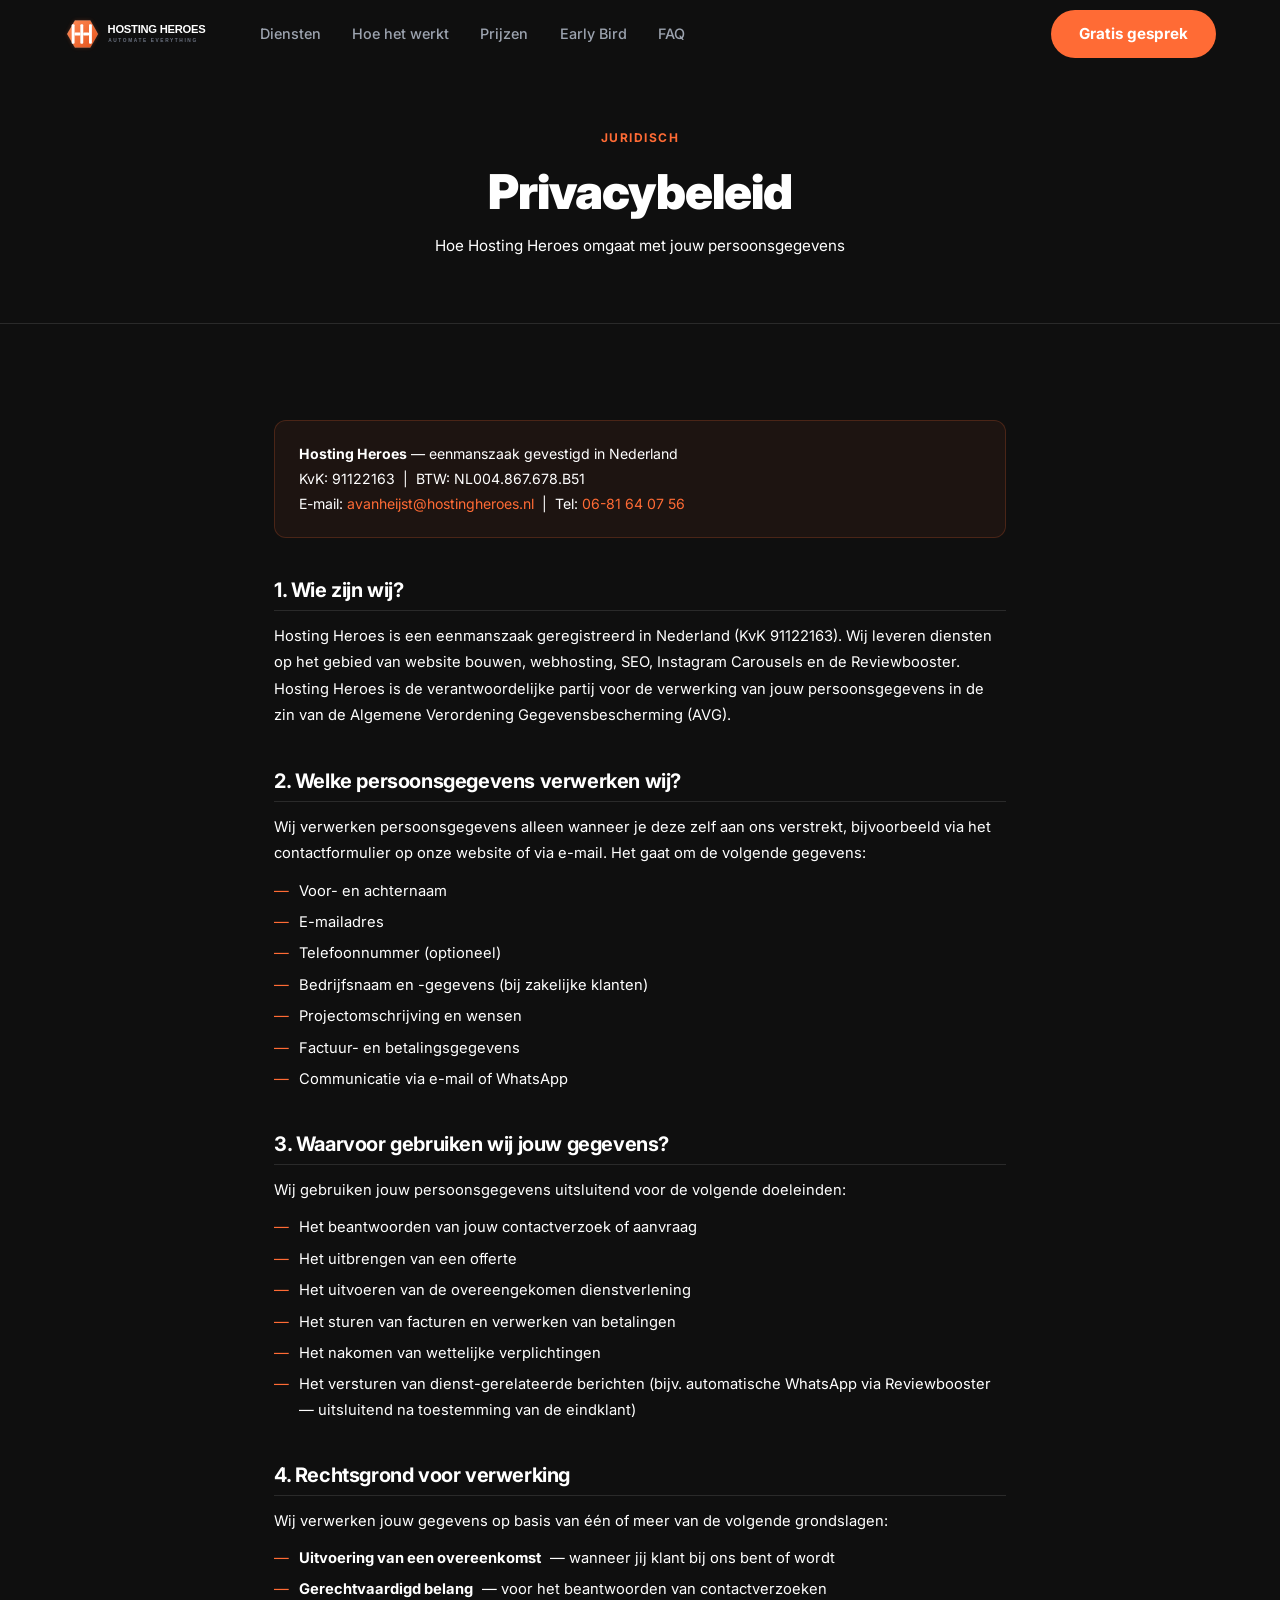
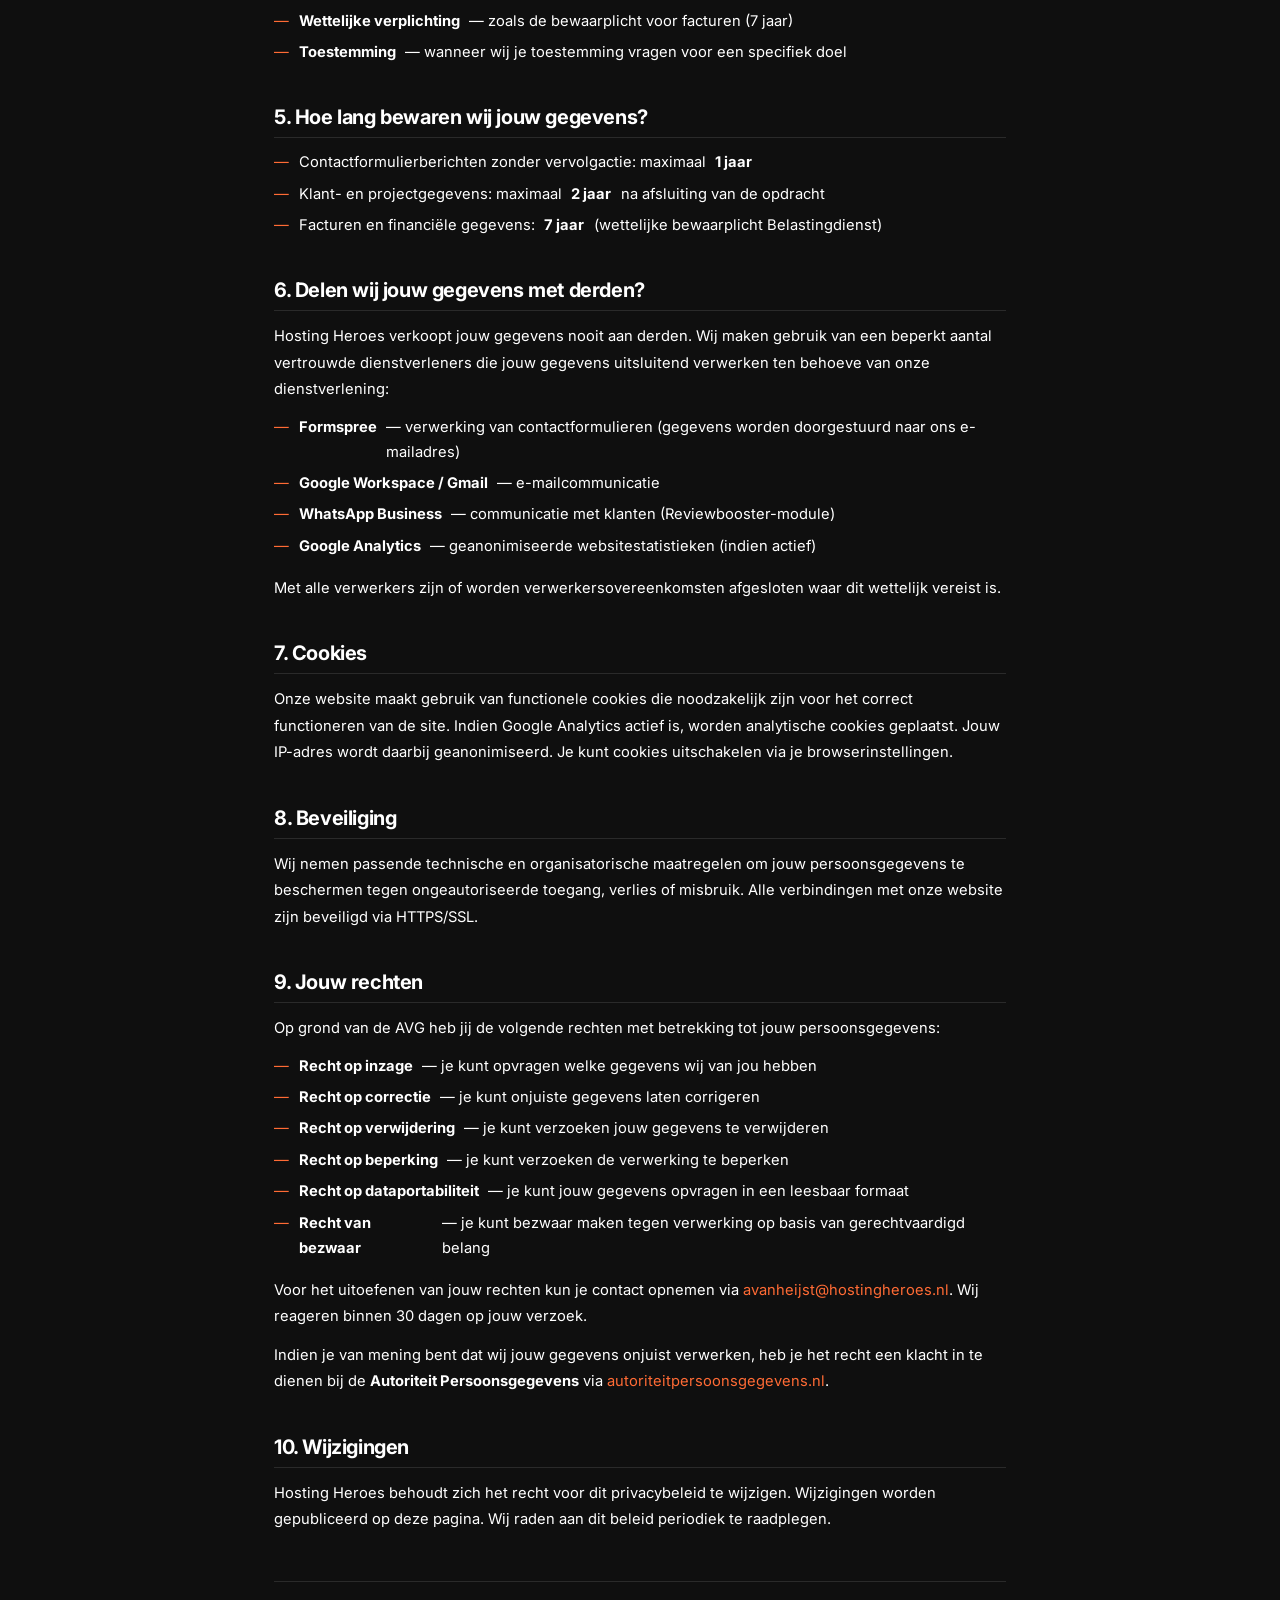
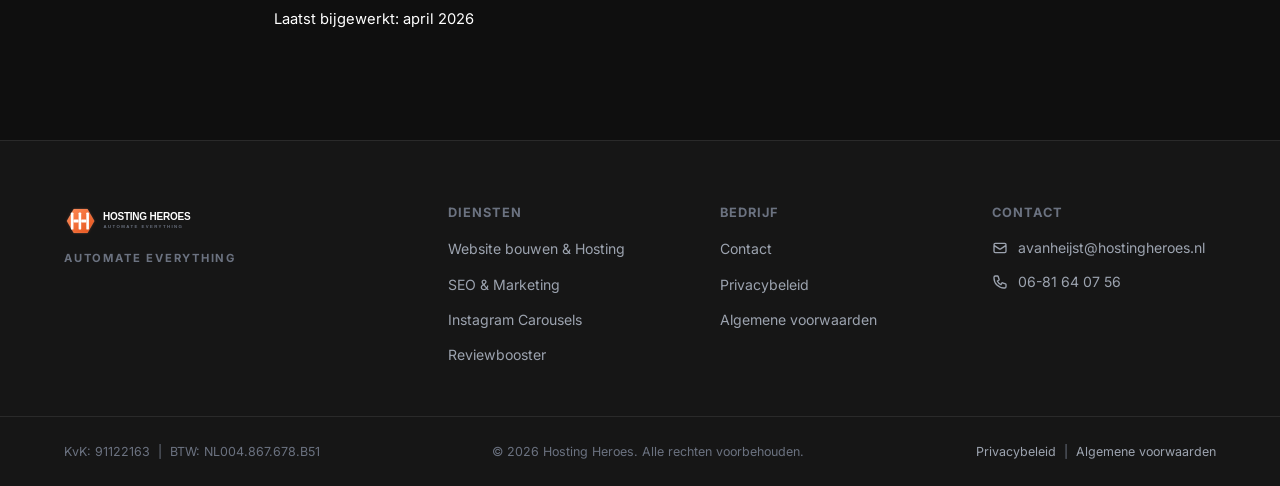
==== privacy.html @ 3498af11 "Add privacy policy and terms & conditions pages in HH brand style Co-Authored-By: Claude Sonnet 4.6 " ====
<!DOCTYPE html>
<html lang="nl">
<head>
  <meta charset="UTF-8">
  <meta name="viewport" content="width=device-width, initial-scale=1.0">
  <meta name="robots" content="noindex, follow">
  <title>Privacybeleid | Hosting Heroes</title>
  <link rel="preconnect" href="https://fonts.googleapis.com">
  <link rel="preconnect" href="https://fonts.gstatic.com" crossorigin>
  <link href="https://fonts.googleapis.com/css2?family=Inter:wght@400;500;600;700;800;900&display=swap" rel="stylesheet">
  <link rel="stylesheet" href="style.css">
  <link rel="icon" href="assets/favicon.svg" type="image/svg+xml">
  <style>
    .legal-hero {
      padding: 8rem 0 4rem;
      text-align: center;
      border-bottom: 1px solid var(--color-border);
    }
    .legal-hero .section-label { margin: 0 auto 1rem; }
    .legal-hero h1 {
      font-size: clamp(2rem, 5vw, 3rem);
      font-weight: 900;
      color: var(--color-text);
      margin-bottom: 0.75rem;
    }
    .legal-hero p {
      color: var(--color-muted);
      font-size: 0.95rem;
    }
    .legal-body {
      max-width: 780px;
      margin: 0 auto;
      padding: 4rem 1.5rem 6rem;
    }
    .legal-body h2 {
      font-size: 1.25rem;
      font-weight: 700;
      color: var(--color-text);
      margin: 2.5rem 0 0.75rem;
      padding-bottom: 0.5rem;
      border-bottom: 1px solid var(--color-border);
    }
    .legal-body h2:first-child { margin-top: 0; }
    .legal-body p {
      color: var(--color-muted);
      font-size: 0.92rem;
      line-height: 1.8;
      margin-bottom: 0.75rem;
    }
    .legal-body ul {
      list-style: none;
      padding: 0;
      margin: 0.5rem 0 1rem;
    }
    .legal-body ul li {
      display: flex;
      gap: 0.6rem;
      align-items: flex-start;
      color: var(--color-muted);
      font-size: 0.92rem;
      line-height: 1.7;
      margin-bottom: 0.4rem;
    }
    .legal-body ul li::before {
      content: "—";
      color: var(--color-accent);
      flex-shrink: 0;
    }
    .legal-body strong { color: var(--color-text); }
    .legal-body a { color: var(--color-accent); }
    .legal-info-box {
      background: rgba(255,107,53,0.06);
      border: 1px solid rgba(255,107,53,0.2);
      border-radius: var(--radius-md);
      padding: 1.25rem 1.5rem;
      margin: 2rem 0;
    }
    .legal-info-box p { margin: 0; font-size: 0.88rem; }
    .legal-updated {
      font-size: 0.8rem;
      color: var(--color-muted);
      margin-top: 3rem;
      padding-top: 1.5rem;
      border-top: 1px solid var(--color-border);
    }
  </style>
</head>
<body>

  <!-- NAVBAR -->
  <nav id="navbar">
    <div class="container navbar__inner">
      <a href="index.html" class="navbar__logo">
        <img src="assets/logo.svg" alt="Hosting Heroes" height="36">
      </a>
      <ul class="navbar__links" id="nav-links">
        <li><a href="index.html#diensten">Diensten</a></li>
        <li><a href="index.html#hoe-het-werkt">Hoe het werkt</a></li>
        <li><a href="index.html#pricing">Prijzen</a></li>
        <li><a href="index.html#portfolio">Early Bird</a></li>
        <li><a href="index.html#faq">FAQ</a></li>
      </ul>
      <a href="index.html#contact" class="btn-primary navbar__cta">Gratis gesprek</a>
      <button class="navbar__hamburger" id="hamburger" aria-label="Menu openen" aria-expanded="false">
        <span></span><span></span><span></span>
      </button>
    </div>
  </nav>

  <!-- HERO -->
  <div class="legal-hero">
    <div class="container">
      <div class="section-label">Juridisch</div>
      <h1>Privacybeleid</h1>
      <p>Hoe Hosting Heroes omgaat met jouw persoonsgegevens</p>
    </div>
  </div>

  <!-- CONTENT -->
  <div class="legal-body">

    <div class="legal-info-box">
      <p><strong>Hosting Heroes</strong> — eenmanszaak gevestigd in Nederland<br>
      KvK: 91122163 &nbsp;|&nbsp; BTW: NL004.867.678.B51<br>
      E-mail: <a href="mailto:avanheijst@hostingheroes.nl">avanheijst@hostingheroes.nl</a> &nbsp;|&nbsp; Tel: <a href="tel:+31681640756">06-81 64 07 56</a></p>
    </div>

    <h2>1. Wie zijn wij?</h2>
    <p>Hosting Heroes is een eenmanszaak geregistreerd in Nederland (KvK 91122163). Wij leveren diensten op het gebied van website bouwen, webhosting, SEO, Instagram Carousels en de Reviewbooster. Hosting Heroes is de verantwoordelijke partij voor de verwerking van jouw persoonsgegevens in de zin van de Algemene Verordening Gegevensbescherming (AVG).</p>

    <h2>2. Welke persoonsgegevens verwerken wij?</h2>
    <p>Wij verwerken persoonsgegevens alleen wanneer je deze zelf aan ons verstrekt, bijvoorbeeld via het contactformulier op onze website of via e-mail. Het gaat om de volgende gegevens:</p>
    <ul>
      <li>Voor- en achternaam</li>
      <li>E-mailadres</li>
      <li>Telefoonnummer (optioneel)</li>
      <li>Bedrijfsnaam en -gegevens (bij zakelijke klanten)</li>
      <li>Projectomschrijving en wensen</li>
      <li>Factuur- en betalingsgegevens</li>
      <li>Communicatie via e-mail of WhatsApp</li>
    </ul>

    <h2>3. Waarvoor gebruiken wij jouw gegevens?</h2>
    <p>Wij gebruiken jouw persoonsgegevens uitsluitend voor de volgende doeleinden:</p>
    <ul>
      <li>Het beantwoorden van jouw contactverzoek of aanvraag</li>
      <li>Het uitbrengen van een offerte</li>
      <li>Het uitvoeren van de overeengekomen dienstverlening</li>
      <li>Het sturen van facturen en verwerken van betalingen</li>
      <li>Het nakomen van wettelijke verplichtingen</li>
      <li>Het versturen van dienst-gerelateerde berichten (bijv. automatische WhatsApp via Reviewbooster — uitsluitend na toestemming van de eindklant)</li>
    </ul>

    <h2>4. Rechtsgrond voor verwerking</h2>
    <p>Wij verwerken jouw gegevens op basis van één of meer van de volgende grondslagen:</p>
    <ul>
      <li><strong>Uitvoering van een overeenkomst</strong> — wanneer jij klant bij ons bent of wordt</li>
      <li><strong>Gerechtvaardigd belang</strong> — voor het beantwoorden van contactverzoeken</li>
      <li><strong>Wettelijke verplichting</strong> — zoals de bewaarplicht voor facturen (7 jaar)</li>
      <li><strong>Toestemming</strong> — wanneer wij je toestemming vragen voor een specifiek doel</li>
    </ul>

    <h2>5. Hoe lang bewaren wij jouw gegevens?</h2>
    <ul>
      <li>Contactformulierberichten zonder vervolgactie: maximaal <strong>1 jaar</strong></li>
      <li>Klant- en projectgegevens: maximaal <strong>2 jaar</strong> na afsluiting van de opdracht</li>
      <li>Facturen en financiële gegevens: <strong>7 jaar</strong> (wettelijke bewaarplicht Belastingdienst)</li>
    </ul>

    <h2>6. Delen wij jouw gegevens met derden?</h2>
    <p>Hosting Heroes verkoopt jouw gegevens nooit aan derden. Wij maken gebruik van een beperkt aantal vertrouwde dienstverleners die jouw gegevens uitsluitend verwerken ten behoeve van onze dienstverlening:</p>
    <ul>
      <li><strong>Formspree</strong> — verwerking van contactformulieren (gegevens worden doorgestuurd naar ons e-mailadres)</li>
      <li><strong>Google Workspace / Gmail</strong> — e-mailcommunicatie</li>
      <li><strong>WhatsApp Business</strong> — communicatie met klanten (Reviewbooster-module)</li>
      <li><strong>Google Analytics</strong> — geanonimiseerde websitestatistieken (indien actief)</li>
    </ul>
    <p>Met alle verwerkers zijn of worden verwerkersovereenkomsten afgesloten waar dit wettelijk vereist is.</p>

    <h2>7. Cookies</h2>
    <p>Onze website maakt gebruik van functionele cookies die noodzakelijk zijn voor het correct functioneren van de site. Indien Google Analytics actief is, worden analytische cookies geplaatst. Jouw IP-adres wordt daarbij geanonimiseerd. Je kunt cookies uitschakelen via je browserinstellingen.</p>

    <h2>8. Beveiliging</h2>
    <p>Wij nemen passende technische en organisatorische maatregelen om jouw persoonsgegevens te beschermen tegen ongeautoriseerde toegang, verlies of misbruik. Alle verbindingen met onze website zijn beveiligd via HTTPS/SSL.</p>

    <h2>9. Jouw rechten</h2>
    <p>Op grond van de AVG heb jij de volgende rechten met betrekking tot jouw persoonsgegevens:</p>
    <ul>
      <li><strong>Recht op inzage</strong> — je kunt opvragen welke gegevens wij van jou hebben</li>
      <li><strong>Recht op correctie</strong> — je kunt onjuiste gegevens laten corrigeren</li>
      <li><strong>Recht op verwijdering</strong> — je kunt verzoeken jouw gegevens te verwijderen</li>
      <li><strong>Recht op beperking</strong> — je kunt verzoeken de verwerking te beperken</li>
      <li><strong>Recht op dataportabiliteit</strong> — je kunt jouw gegevens opvragen in een leesbaar formaat</li>
      <li><strong>Recht van bezwaar</strong> — je kunt bezwaar maken tegen verwerking op basis van gerechtvaardigd belang</li>
    </ul>
    <p>Voor het uitoefenen van jouw rechten kun je contact opnemen via <a href="mailto:avanheijst@hostingheroes.nl">avanheijst@hostingheroes.nl</a>. Wij reageren binnen 30 dagen op jouw verzoek.</p>
    <p>Indien je van mening bent dat wij jouw gegevens onjuist verwerken, heb je het recht een klacht in te dienen bij de <strong>Autoriteit Persoonsgegevens</strong> via <a href="https://www.autoriteitpersoonsgegevens.nl" target="_blank" rel="noopener">autoriteitpersoonsgegevens.nl</a>.</p>

    <h2>10. Wijzigingen</h2>
    <p>Hosting Heroes behoudt zich het recht voor dit privacybeleid te wijzigen. Wijzigingen worden gepubliceerd op deze pagina. Wij raden aan dit beleid periodiek te raadplegen.</p>

    <p class="legal-updated">Laatst bijgewerkt: april 2026</p>
  </div>

  <!-- FOOTER -->
  <footer id="footer">
    <div class="container footer__grid">
      <div class="footer__brand">
        <img src="assets/logo.svg" alt="Hosting Heroes" height="32">
        <p class="footer__tagline">AUTOMATE EVERYTHING</p>
      </div>
      <div class="footer__links">
        <h4>Diensten</h4>
        <ul>
          <li><a href="index.html#diensten">Website bouwen &amp; Hosting</a></li>
          <li><a href="index.html#diensten">SEO &amp; Marketing</a></li>
          <li><a href="index.html#diensten">Instagram Carousels</a></li>
          <li><a href="index.html#diensten">Reviewbooster</a></li>
        </ul>
      </div>
      <div class="footer__links">
        <h4>Bedrijf</h4>
        <ul>
          <li><a href="index.html#contact">Contact</a></li>
          <li><a href="privacy.html">Privacybeleid</a></li>
          <li><a href="voorwaarden.html">Algemene voorwaarden</a></li>
        </ul>
      </div>
      <div class="footer__contact">
        <h4>Contact</h4>
        <p>
          <svg width="16" height="16" fill="none" viewBox="0 0 24 24"><path stroke="currentColor" stroke-width="2" stroke-linecap="round" stroke-linejoin="round" d="M3 8l7.89 5.26a2 2 0 002.22 0L21 8M5 19h14a2 2 0 002-2V7a2 2 0 00-2-2H5a2 2 0 00-2 2v10a2 2 0 002 2z"/></svg>
          avanheijst@hostingheroes.nl
        </p>
        <p>
          <svg width="16" height="16" fill="none" viewBox="0 0 24 24"><path stroke="currentColor" stroke-width="2" stroke-linecap="round" stroke-linejoin="round" d="M3 5a2 2 0 012-2h3.28a1 1 0 01.948.684l1.498 4.493a1 1 0 01-.502 1.21l-2.257 1.13a11.042 11.042 0 005.516 5.516l1.13-2.257a1 1 0 011.21-.502l4.493 1.498a1 1 0 01.684.949V19a2 2 0 01-2 2h-1C9.716 21 3 14.284 3 6V5z"/></svg>
          <a href="tel:+31681640756">06-81 64 07 56</a>
        </p>
      </div>
    </div>
    <div class="footer__bottom">
      <div class="container footer__bottom-inner">
        <p>KvK: 91122163 &nbsp;|&nbsp; BTW: NL004.867.678.B51</p>
        <p>© 2026 Hosting Heroes. Alle rechten voorbehouden.</p>
        <p><a href="privacy.html">Privacybeleid</a> &nbsp;|&nbsp; <a href="voorwaarden.html">Algemene voorwaarden</a></p>
      </div>
    </div>
  </footer>

  <script src="script.js"></script>
</body>
</html>
---- style.css ----
/* ============================================================
   HOSTING HEROES — style.css
   ============================================================ */

/* 1. RESET & BASE
   ============================================================ */
*, *::before, *::after {
  box-sizing: border-box;
  margin: 0;
  padding: 0;
}

html {
  scroll-behavior: smooth;
  font-size: 16px;
}

body {
  font-family: var(--font-primary);
  background-color: var(--color-bg);
  color: var(--color-text);
  line-height: 1.6;
  overflow-x: hidden;
  -webkit-font-smoothing: antialiased;
}

img { max-width: 100%; display: block; }
a { color: inherit; text-decoration: none; }
ul { list-style: none; }
button { cursor: pointer; font-family: inherit; border: none; background: none; }

/* 2. CUSTOM PROPERTIES
   ============================================================ */
:root {
  --color-bg:           #0f0f0f;
  --color-bg-2:         #161616;
  --color-bg-card:      #1a1a1a;
  --color-bg-card-hover:#222222;
  --color-border:       #2a2a2a;
  --color-border-light: #333333;
  --color-accent:       #FF6B35;
  --color-accent-dark:  #e55a24;
  --color-accent-2:     #4F9CF9;
  --color-text:         #ffffff;
  --color-text-muted:   #9ca3af;
  --color-text-dim:     #6b7280;
  --color-success:      #22c55e;
  --color-error:        #ef4444;

  --font-primary: 'Inter', -apple-system, BlinkMacSystemFont, 'Segoe UI', sans-serif;

  --container-max: 1200px;
  --radius-sm:  6px;
  --radius-md:  12px;
  --radius-lg:  20px;
  --radius-full: 9999px;

  --shadow-card: 0 4px 24px rgba(0,0,0,0.4);
  --shadow-glow: 0 0 40px rgba(255,107,53,0.18);
  --shadow-glow-blue: 0 0 40px rgba(79,156,249,0.15);

  --transition-fast: 150ms ease;
  --transition-base: 250ms ease;
  --transition-slow: 400ms ease;
}

/* 3. TYPOGRAPHY
   ============================================================ */
h1, h2, h3, h4 {
  line-height: 1.2;
  font-weight: 800;
  letter-spacing: -0.02em;
}

h1 { font-size: clamp(2.2rem, 5vw, 3.8rem); }
h2 { font-size: clamp(1.8rem, 3.5vw, 2.8rem); }
h3 { font-size: clamp(1.2rem, 2vw, 1.5rem); font-weight: 700; }
h4 { font-size: 1rem; font-weight: 600; }

p { color: var(--color-text-muted); line-height: 1.7; }

.gradient-text {
  background: linear-gradient(135deg, var(--color-accent), var(--color-accent-2));
  -webkit-background-clip: text;
  -webkit-text-fill-color: transparent;
  background-clip: text;
}

/* 4. UTILITIES
   ============================================================ */
.container {
  max-width: var(--container-max);
  margin: 0 auto;
  padding: 0 1.5rem;
}

.section {
  padding: 5rem 0;
}

.section--alt {
  background-color: var(--color-bg-2);
}

.section--cta {
  background: linear-gradient(135deg, #0f0f0f 0%, #1a0f0a 50%, #0f0f0f 100%);
  position: relative;
  overflow: hidden;
}

.section--cta::before {
  content: '';
  position: absolute;
  top: -100px;
  left: -100px;
  width: 400px;
  height: 400px;
  background: radial-gradient(circle, rgba(255,107,53,0.08) 0%, transparent 70%);
  pointer-events: none;
}

.section-label {
  font-size: 0.75rem;
  font-weight: 700;
  letter-spacing: 0.12em;
  text-transform: uppercase;
  color: var(--color-accent);
  text-align: center;
  margin-bottom: 0.75rem;
}

.section-title {
  text-align: center;
  margin-bottom: 1rem;
}

.section-sub {
  text-align: center;
  max-width: 560px;
  margin: 0 auto 3rem;
  font-size: 1.05rem;
}

.section-sub a {
  color: var(--color-accent);
  text-decoration: underline;
  text-underline-offset: 3px;
}

.hidden { display: none !important; }

/* 5. BUTTONS
   ============================================================ */
.btn-primary {
  display: inline-flex;
  align-items: center;
  gap: 0.5rem;
  padding: 0.75rem 1.75rem;
  background: var(--color-accent);
  color: #fff;
  font-weight: 700;
  font-size: 0.95rem;
  border-radius: var(--radius-full);
  transition: background var(--transition-fast), transform var(--transition-fast), box-shadow var(--transition-fast);
  white-space: nowrap;
}

.btn-primary:hover {
  background: var(--color-accent-dark);
  transform: translateY(-2px);
  box-shadow: 0 8px 24px rgba(255,107,53,0.35);
}

.btn-secondary {
  display: inline-flex;
  align-items: center;
  gap: 0.5rem;
  padding: 0.75rem 1.75rem;
  background: transparent;
  color: var(--color-text);
  font-weight: 700;
  font-size: 0.95rem;
  border: 1.5px solid var(--color-border-light);
  border-radius: var(--radius-full);
  transition: border-color var(--transition-fast), background var(--transition-fast), transform var(--transition-fast);
  white-space: nowrap;
}

.btn-secondary:hover {
  border-color: var(--color-accent);
  background: rgba(255,107,53,0.08);
  transform: translateY(-2px);
}

.btn-lg {
  padding: 0.9rem 2.2rem;
  font-size: 1rem;
}

.btn-full {
  width: 100%;
  justify-content: center;
}

/* 6. CARDS
   ============================================================ */
.card {
  background: var(--color-bg-card);
  border: 1px solid var(--color-border);
  border-radius: var(--radius-lg);
  padding: 2rem;
  transition: border-color var(--transition-base), box-shadow var(--transition-base), transform var(--transition-base);
}

.card:hover {
  border-color: var(--color-border-light);
  box-shadow: var(--shadow-card);
}

/* 7. BADGE
   ============================================================ */
.badge {
  display: inline-block;
  padding: 0.3rem 0.9rem;
  background: var(--color-accent);
  color: #fff;
  font-size: 0.72rem;
  font-weight: 700;
  letter-spacing: 0.06em;
  text-transform: uppercase;
  border-radius: var(--radius-full);
  margin-bottom: 1rem;
}

/* 8. ANIMATIONS
   ============================================================ */
.animate-on-scroll {
  opacity: 0;
  transform: translateY(28px);
  transition: opacity 0.55s ease, transform 0.55s ease;
}

.animate-on-scroll.is-visible {
  opacity: 1;
  transform: translateY(0);
}

@keyframes blob-move-1 {
  0%, 100% { transform: translate(0, 0) scale(1); }
  33%  { transform: translate(60px, -40px) scale(1.05); }
  66%  { transform: translate(-30px, 30px) scale(0.97); }
}

@keyframes blob-move-2 {
  0%, 100% { transform: translate(0, 0) scale(1); }
  33%  { transform: translate(-50px, 30px) scale(1.04); }
  66%  { transform: translate(40px, -50px) scale(0.98); }
}

@keyframes scroll-bounce {
  0%, 100% { transform: translateY(0); }
  50%       { transform: translateY(8px); }
}

@keyframes pulse-dot {
  0%, 100% { opacity: 1; }
  50%       { opacity: 0.4; }
}

/* 9. NAVBAR
   ============================================================ */
#navbar {
  position: fixed;
  top: 0;
  left: 0;
  right: 0;
  z-index: 100;
  transition: background var(--transition-base), border-color var(--transition-base), box-shadow var(--transition-base);
  border-bottom: 1px solid transparent;
}

#navbar.scrolled {
  background: rgba(15,15,15,0.92);
  backdrop-filter: blur(14px);
  -webkit-backdrop-filter: blur(14px);
  border-bottom-color: var(--color-border);
  box-shadow: 0 4px 20px rgba(0,0,0,0.3);
}

.navbar__inner {
  display: flex;
  align-items: center;
  gap: 2rem;
  height: 68px;
}

.navbar__logo { flex-shrink: 0; }
.navbar__logo img { height: 36px; width: auto; }

.navbar__links {
  display: flex;
  align-items: center;
  gap: 0.25rem;
  flex: 1;
}

.navbar__links a {
  font-size: 0.9rem;
  font-weight: 500;
  color: var(--color-text-muted);
  padding: 0.5rem 0.85rem;
  border-radius: var(--radius-sm);
  transition: color var(--transition-fast), background var(--transition-fast);
}

.navbar__links a:hover {
  color: var(--color-text);
  background: rgba(255,255,255,0.06);
}

.navbar__cta { margin-left: auto; flex-shrink: 0; }

.navbar__hamburger {
  display: none;
  flex-direction: column;
  gap: 5px;
  padding: 6px;
  margin-left: auto;
  border-radius: var(--radius-sm);
}

.navbar__hamburger span {
  display: block;
  width: 22px;
  height: 2px;
  background: var(--color-text);
  border-radius: 2px;
  transition: transform var(--transition-base), opacity var(--transition-base);
}

/* Hamburger open state */
body.nav-open .navbar__hamburger span:nth-child(1) { transform: translateY(7px) rotate(45deg); }
body.nav-open .navbar__hamburger span:nth-child(2) { opacity: 0; }
body.nav-open .navbar__hamburger span:nth-child(3) { transform: translateY(-7px) rotate(-45deg); }

/* Mobile nav overlay */
body.nav-open .navbar__links {
  display: flex !important;
  flex-direction: column;
  position: fixed;
  inset: 68px 0 0 0;
  background: rgba(15,15,15,0.98);
  backdrop-filter: blur(14px);
  padding: 2rem 1.5rem;
  gap: 0.5rem;
  z-index: 99;
  align-items: flex-start;
  animation: slide-in 0.3s ease;
}

@keyframes slide-in {
  from { opacity: 0; transform: translateY(-10px); }
  to   { opacity: 1; transform: translateY(0); }
}

body.nav-open .navbar__links a {
  font-size: 1.2rem;
  padding: 0.75rem 1rem;
  width: 100%;
}

/* 10. HERO
   ============================================================ */
#hero {
  position: relative;
  min-height: 100vh;
  display: flex;
  align-items: center;
  justify-content: center;
  overflow: hidden;
  padding-top: 68px;
}

.hero__blob {
  position: absolute;
  border-radius: 50%;
  filter: blur(100px);
  pointer-events: none;
  z-index: 0;
}

.hero__blob--1 {
  width: 500px;
  height: 500px;
  background: rgba(255,107,53,0.12);
  top: 10%;
  left: -10%;
  animation: blob-move-1 12s ease-in-out infinite;
}

.hero__blob--2 {
  width: 400px;
  height: 400px;
  background: rgba(79,156,249,0.1);
  bottom: 10%;
  right: -5%;
  animation: blob-move-2 14s ease-in-out infinite;
}

.hero__content {
  position: relative;
  z-index: 1;
  text-align: center;
  max-width: 800px;
  padding-top: 2rem;
  padding-bottom: 4rem;
}

.hero__eyebrow {
  display: inline-flex;
  align-items: center;
  gap: 0.6rem;
  padding: 0.45rem 1.1rem;
  background: rgba(255,107,53,0.1);
  border: 1px solid rgba(255,107,53,0.25);
  border-radius: var(--radius-full);
  font-size: 0.82rem;
  font-weight: 600;
  color: var(--color-accent);
  margin-bottom: 1.5rem;
  letter-spacing: 0.01em;
}

.eyebrow__dot {
  width: 7px;
  height: 7px;
  border-radius: 50%;
  background: var(--color-accent);
  animation: pulse-dot 1.5s ease-in-out infinite;
}

.hero__title {
  margin-bottom: 1.25rem;
}

.hero__subtitle {
  font-size: clamp(1rem, 1.8vw, 1.2rem);
  max-width: 600px;
  margin: 0 auto 2.5rem;
  color: var(--color-text-muted);
}

.hero__ctas {
  display: flex;
  gap: 1rem;
  justify-content: center;
  flex-wrap: wrap;
  margin-bottom: 2.5rem;
}

.hero__trust-mini {
  display: flex;
  gap: 1.5rem;
  justify-content: center;
  flex-wrap: wrap;
}

.hero__trust-mini span {
  display: flex;
  align-items: center;
  gap: 0.4rem;
  font-size: 0.82rem;
  color: var(--color-text-dim);
}

.hero__trust-mini svg { color: var(--color-text-dim); }

.hero__scroll-indicator {
  position: absolute;
  bottom: 2rem;
  left: 50%;
  transform: translateX(-50%);
  color: var(--color-text-dim);
  animation: scroll-bounce 2s ease-in-out infinite;
  z-index: 1;
}

/* 11. SOCIAL PROOF BAR
   ============================================================ */
.proof-bar {
  background: var(--color-bg-2);
  border-top: 1px solid var(--color-border);
  border-bottom: 1px solid var(--color-border);
  padding: 2.5rem 0;
}

.proof-bar__grid {
  display: flex;
  align-items: center;
  justify-content: center;
  gap: 0;
  flex-wrap: wrap;
}

.proof-item {
  display: flex;
  align-items: center;
  gap: 1rem;
  padding: 0.75rem 2.5rem;
}

.proof-item__text strong {
  display: block;
  font-size: 1.5rem;
  font-weight: 800;
  color: var(--color-text);
  line-height: 1.1;
}

.proof-item__text span {
  font-size: 0.8rem;
  color: var(--color-text-muted);
}

.proof-divider {
  width: 1px;
  height: 40px;
  background: var(--color-border);
}

/* 12. PROBLEEM / OPLOSSING
   ============================================================ */
.problem-solution-grid {
  display: grid;
  grid-template-columns: 1fr auto 1fr;
  gap: 2rem;
  align-items: start;
}

.col-title {
  display: flex;
  align-items: center;
  gap: 0.6rem;
  font-size: 1rem;
  font-weight: 700;
  margin-bottom: 1.5rem;
  text-transform: uppercase;
  letter-spacing: 0.06em;
}

.col-title--red  { color: #ef4444; }
.col-title--green { color: var(--color-success); }

.problem-list, .solution-list { display: flex; flex-direction: column; gap: 1rem; }

.problem-item, .solution-item {
  display: flex;
  gap: 1rem;
  padding: 1.25rem;
  border-radius: var(--radius-md);
}

.problem-item {
  background: rgba(239,68,68,0.05);
  border: 1px solid rgba(239,68,68,0.12);
}

.solution-item {
  background: rgba(34,197,94,0.05);
  border: 1px solid rgba(34,197,94,0.12);
}

.problem-icon {
  flex-shrink: 0;
  font-size: 1rem;
  font-weight: 800;
  color: #ef4444;
  margin-top: 2px;
}

.solution-icon {
  flex-shrink: 0;
  font-size: 1rem;
  font-weight: 800;
  color: var(--color-success);
  margin-top: 2px;
}

.problem-item strong, .solution-item strong {
  display: block;
  font-size: 0.95rem;
  color: var(--color-text);
  margin-bottom: 0.25rem;
}

.problem-item p, .solution-item p {
  font-size: 0.85rem;
  color: var(--color-text-muted);
  margin: 0;
}

.solution-arrow {
  display: flex;
  align-items: center;
  justify-content: center;
  padding-top: 2rem;
}

/* 12b. VOOR WIE
   ============================================================ */
.voor-wie-grid {
  display: grid;
  grid-template-columns: repeat(4, 1fr);
  gap: 1.5rem;
  margin-top: 2rem;
}

.voor-wie-card {
  display: flex;
  flex-direction: column;
  gap: 0.75rem;
  text-align: center;
  align-items: center;
  padding: 2rem 1.5rem;
}

.voor-wie-card h3 {
  color: var(--color-text);
  font-size: 1rem;
}

.voor-wie-card p {
  font-size: 0.88rem;
  color: var(--color-muted);
  line-height: 1.6;
}

/* 13. DIENSTEN
   ============================================================ */
.services-grid {
  display: grid;
  grid-template-columns: repeat(3, 1fr);
  gap: 1.5rem;
}

.service-card {
  display: flex;
  flex-direction: column;
  gap: 1rem;
}

.service-card:hover {
  border-color: var(--color-accent);
  box-shadow: var(--shadow-glow);
}

/* Reviewbooster featured card */
.service-card--reviewbooster {
  grid-column: 1 / -1;
  position: relative;
  background: linear-gradient(135deg, rgba(255,107,53,0.06) 0%, rgba(139,92,246,0.06) 100%);
  border-color: rgba(255,107,53,0.3);
}

.service-card--reviewbooster .badge--new {
  position: absolute;
  top: 1.25rem;
  right: 1.25rem;
  background: linear-gradient(135deg, var(--color-accent), #a855f7);
  color: #fff;
  font-size: 0.7rem;
  font-weight: 700;
  letter-spacing: 0.08em;
  text-transform: uppercase;
  padding: 0.25rem 0.75rem;
  border-radius: 999px;
}

.reviewbooster-inner {
  display: grid;
  grid-template-columns: 1fr 1fr;
  gap: 2.5rem;
  align-items: start;
}

.reviewbooster-left {
  display: flex;
  flex-direction: column;
  gap: 1rem;
}

.reviewbooster-tagline {
  font-size: 1rem !important;
  font-weight: 600;
  color: var(--color-accent) !important;
  flex: unset !important;
}

.reviewbooster-right {
  display: flex;
  flex-direction: column;
  gap: 1.5rem;
}

.rb-how-it-works {
  background: rgba(255,255,255,0.03);
  border: 1px solid var(--color-border);
  border-radius: var(--radius-md);
  padding: 1.25rem;
}

.rb-how-it-works h4 {
  font-size: 0.8rem;
  font-weight: 700;
  text-transform: uppercase;
  letter-spacing: 0.1em;
  color: var(--color-muted);
  margin-bottom: 1rem;
}

.rb-step {
  display: flex;
  gap: 0.75rem;
  align-items: flex-start;
}

.rb-step__icon {
  width: 36px;
  height: 36px;
  border-radius: 50%;
  background: rgba(255,107,53,0.1);
  border: 1px solid rgba(255,107,53,0.2);
  display: flex;
  align-items: center;
  justify-content: center;
  flex-shrink: 0;
  color: var(--color-accent);
}

.rb-step div strong {
  display: block;
  font-size: 0.85rem;
  color: var(--color-text);
}

.rb-step div span {
  font-size: 0.78rem;
  color: var(--color-muted);
  line-height: 1.4;
}

.rb-connector {
  width: 1px;
  height: 1rem;
  background: var(--color-border);
  margin: 0.35rem 0 0.35rem 18px;
}

.rb-niches {
  display: flex;
  flex-wrap: wrap;
  gap: 0.5rem;
}

.rb-niche {
  font-size: 0.75rem;
  font-weight: 600;
  padding: 0.3rem 0.75rem;
  border-radius: 999px;
  background: rgba(168,85,247,0.1);
  border: 1px solid rgba(168,85,247,0.2);
  color: #a855f7;
}

.service-card h3 { color: var(--color-text); }
.service-card p { font-size: 0.9rem; flex: 1; }

.icon-box {
  width: 52px;
  height: 52px;
  border-radius: var(--radius-md);
  background: rgba(255,107,53,0.1);
  border: 1px solid rgba(255,107,53,0.2);
  display: flex;
  align-items: center;
  justify-content: center;
  color: var(--color-accent);
  transition: background var(--transition-base), box-shadow var(--transition-base);
}

.service-card:hover .icon-box {
  background: rgba(255,107,53,0.18);
  box-shadow: 0 0 16px rgba(255,107,53,0.25);
}

.feature-list {
  display: flex;
  flex-direction: column;
  gap: 0.45rem;
}

.feature-list li {
  font-size: 0.85rem;
  color: var(--color-text-muted);
  padding-left: 1.4rem;
  position: relative;
}

.feature-list li::before {
  content: '✓';
  position: absolute;
  left: 0;
  color: var(--color-success);
  font-weight: 700;
  font-size: 0.8rem;
}

.feature-list li.disabled {
  opacity: 0.35;
}

.feature-list li.disabled::before {
  content: '–';
  color: var(--color-text-dim);
}

/* 14. HOE HET WERKT
   ============================================================ */
.steps-grid {
  display: grid;
  grid-template-columns: 1fr auto 1fr auto 1fr;
  gap: 1rem;
  align-items: start;
  margin-bottom: 3rem;
}

.step {
  position: relative;
  padding: 2rem;
  background: var(--color-bg-card);
  border: 1px solid var(--color-border);
  border-radius: var(--radius-lg);
  overflow: hidden;
}

.step:hover {
  border-color: var(--color-accent);
  box-shadow: var(--shadow-glow);
}

.step__number {
  font-size: 5rem;
  font-weight: 900;
  color: rgba(255,255,255,0.04);
  line-height: 1;
  position: absolute;
  top: -0.5rem;
  right: 0.5rem;
  pointer-events: none;
  user-select: none;
}

.step__content h3 { color: var(--color-text); margin-bottom: 0.75rem; }
.step__content p  { font-size: 0.9rem; }

.step-connector {
  display: flex;
  align-items: center;
  justify-content: center;
  padding-top: 3rem;
  color: var(--color-text-dim);
}

.step-connector::after {
  content: '→';
  font-size: 1.5rem;
  color: var(--color-accent);
}

.steps-cta { text-align: center; }

/* 15. PRICING
   ============================================================ */
.pricing-tabs {
  display: flex;
  align-items: center;
  justify-content: center;
  gap: 0;
  margin-bottom: 3rem;
  background: var(--color-bg-card);
  border: 1px solid var(--color-border);
  border-radius: var(--radius-full);
  padding: 0.3rem;
  width: fit-content;
  margin-left: auto;
  margin-right: auto;
}

.tab-btn {
  padding: 0.6rem 1.8rem;
  border-radius: var(--radius-full);
  font-size: 0.9rem;
  font-weight: 600;
  color: var(--color-text-muted);
  transition: background var(--transition-fast), color var(--transition-fast);
}

.tab-btn.active {
  background: var(--color-accent);
  color: #fff;
}

.tab-btn:hover:not(.active) {
  color: var(--color-text);
  background: rgba(255,255,255,0.05);
}

.tab-btn--highlight {
  background: linear-gradient(135deg, rgba(255,107,53,0.15), rgba(168,85,247,0.15));
  border: 1px solid rgba(168,85,247,0.3);
  color: var(--color-text) !important;
}

.tab-btn--highlight.active {
  background: linear-gradient(135deg, var(--color-accent), #a855f7);
  border-color: transparent;
}

/* Sub-tabs (Eenmalig / Maandelijks inside Website & Hosting) */
.pricing-subtabs {
  display: flex;
  justify-content: center;
  gap: 0.5rem;
  margin-bottom: 2rem;
}

.subtab-btn {
  padding: 0.4rem 1.4rem;
  border-radius: var(--radius-full);
  font-size: 0.85rem;
  font-weight: 600;
  color: var(--color-text-muted);
  border: 1px solid var(--color-border);
  background: transparent;
  transition: background var(--transition-fast), color var(--transition-fast), border-color var(--transition-fast);
}

.subtab-btn.active {
  background: var(--color-surface);
  color: var(--color-text);
  border-color: var(--color-accent);
}

.subtab-btn:hover:not(.active) {
  color: var(--color-text);
  background: rgba(255,255,255,0.04);
}
}

.price__strike {
  font-size: 0.75rem;
  color: #22c55e;
  font-weight: 600;
  margin: -0.25rem 0 0.25rem;
  text-decoration: none;
}

.new-service-banner {
  display: flex;
  align-items: center;
  gap: 1rem;
  background: linear-gradient(135deg, rgba(255,107,53,0.08), rgba(168,85,247,0.08));
  border: 1px solid rgba(255,107,53,0.25);
  border-radius: var(--radius-md);
  padding: 1rem 1.25rem;
  margin-bottom: 2rem;
}

.new-service-badge {
  white-space: nowrap;
  font-size: 0.78rem;
  font-weight: 700;
  letter-spacing: 0.05em;
  background: linear-gradient(135deg, var(--color-accent), #a855f7);
  color: #fff;
  padding: 0.3rem 0.8rem;
  border-radius: 999px;
  flex-shrink: 0;
}

.new-service-banner p {
  font-size: 0.85rem;
  color: var(--color-muted);
  margin: 0;
}

.new-service-banner p strong {
  color: var(--color-text);
}

.pricing-card--reviewbooster-note {
  grid-column: 1 / -1;
  display: flex;
  align-items: center;
  gap: 0.5rem;
  font-size: 0.82rem;
  color: var(--color-muted);
  background: rgba(168,85,247,0.06);
  border: 1px solid rgba(168,85,247,0.15);
  border-radius: var(--radius-md);
  padding: 0.75rem 1rem;
  margin-top: 0.5rem;
}

.pricing-grid {
  display: grid;
  grid-template-columns: repeat(3, 1fr);
  gap: 1.5rem;
  align-items: start;
  margin-bottom: 2rem;
}

.pricing-card {
  display: flex;
  flex-direction: column;
  gap: 1rem;
  position: relative;
}

.pricing-card--featured {
  border-color: var(--color-accent);
  box-shadow: var(--shadow-glow);
  transform: scale(1.03);
}

.pricing-card h3 {
  color: var(--color-text);
  font-size: 1.3rem;
}

.price {
  display: flex;
  align-items: baseline;
  gap: 0.4rem;
}

.price__amount {
  font-size: 2.5rem;
  font-weight: 900;
  color: var(--color-text);
  line-height: 1;
}

.price__period {
  font-size: 0.85rem;
  color: var(--color-text-muted);
}

.price__desc {
  font-size: 0.85rem;
  color: var(--color-text-muted);
  margin: 0;
}

.feature-list--pricing {
  margin-bottom: 0.5rem;
  flex: 1;
}

.pricing-note {
  text-align: center;
  font-size: 0.9rem;
}

.pricing-note a {
  color: var(--color-accent);
  text-decoration: underline;
  text-underline-offset: 3px;
}

/* 16. PORTFOLIO
   ============================================================ */
.portfolio-grid {
  display: grid;
  grid-template-columns: repeat(3, 1fr);
  gap: 1.5rem;
}

.portfolio-card {
  padding: 0;
  overflow: hidden;
}

.portfolio-card:hover {
  transform: translateY(-4px);
  box-shadow: var(--shadow-card);
}

.browser-mockup {
  width: 100%;
  border-radius: var(--radius-md) var(--radius-md) 0 0;
  overflow: hidden;
}

.browser-bar {
  display: flex;
  align-items: center;
  gap: 0.4rem;
  padding: 0.6rem 0.8rem;
  background: #252525;
}

.dot {
  width: 10px;
  height: 10px;
  border-radius: 50%;
}

.dot--red    { background: #ff5f57; }
.dot--yellow { background: #febc2e; }
.dot--green  { background: #28c840; }

.browser-url {
  font-size: 0.7rem;
  color: var(--color-text-dim);
  margin-left: 0.5rem;
  background: rgba(255,255,255,0.07);
  padding: 0.2rem 0.6rem;
  border-radius: 4px;
  flex: 1;
}

.browser-content {
  height: 160px;
  padding: 0.75rem;
  display: flex;
  flex-direction: column;
  gap: 0.5rem;
}

.browser-content--blue   { background: linear-gradient(135deg, #0f2027, #203a43, #2c5364); }
.browser-content--purple { background: linear-gradient(135deg, #1a0533, #2d1b69, #11998e); }
.browser-content--green  { background: linear-gradient(135deg, #0a1628, #134e5e, #1a4731); }

.mock-header {
  height: 12px;
  background: rgba(255,255,255,0.15);
  border-radius: 4px;
  width: 40%;
}

.mock-hero {
  height: 60px;
  background: rgba(255,255,255,0.08);
  border-radius: 6px;
}

.mock-cards {
  display: flex;
  gap: 0.4rem;
  flex: 1;
}

.mock-card {
  flex: 1;
  background: rgba(255,255,255,0.06);
  border-radius: 4px;
}

.portfolio-meta {
  padding: 1.25rem 1.5rem;
  display: flex;
  align-items: center;
  justify-content: space-between;
  flex-wrap: wrap;
  gap: 0.5rem;
}

.portfolio-meta h4 { font-size: 0.95rem; color: var(--color-text); }

.portfolio-tag {
  font-size: 0.72rem;
  font-weight: 600;
  color: var(--color-accent);
  background: rgba(255,107,53,0.1);
  border: 1px solid rgba(255,107,53,0.2);
  padding: 0.25rem 0.7rem;
  border-radius: var(--radius-full);
  letter-spacing: 0.04em;
}

/* 17. TESTIMONIALS
   ============================================================ */
.testimonials-grid {
  display: grid;
  grid-template-columns: repeat(3, 1fr);
  gap: 1.5rem;
}

.testimonial-card { display: flex; flex-direction: column; gap: 1rem; }

.stars {
  color: #f59e0b;
  font-size: 1.1rem;
  letter-spacing: 2px;
}

blockquote {
  font-style: italic;
  color: var(--color-text-muted);
  font-size: 0.9rem;
  line-height: 1.7;
  flex: 1;
}

blockquote::before { content: '\201C'; }
blockquote::after  { content: '\201D'; }

.reviewer {
  display: flex;
  align-items: center;
  gap: 0.9rem;
  padding-top: 0.5rem;
  border-top: 1px solid var(--color-border);
}

.avatar {
  width: 42px;
  height: 42px;
  border-radius: 50%;
  display: flex;
  align-items: center;
  justify-content: center;
  font-size: 0.8rem;
  font-weight: 700;
  flex-shrink: 0;
}

.avatar--blue   { background: linear-gradient(135deg, #4F9CF9, #1a56db); color: #fff; }
.avatar--purple { background: linear-gradient(135deg, #a855f7, #6d28d9); color: #fff; }
.avatar--green  { background: linear-gradient(135deg, #22c55e, #15803d); color: #fff; }

.reviewer__info strong { display: block; font-size: 0.9rem; color: var(--color-text); }
.reviewer__info span   { font-size: 0.78rem; color: var(--color-text-dim); }

/* 18. FAQ
   ============================================================ */
.faq-container { max-width: 760px; }

.faq-list {
  display: flex;
  flex-direction: column;
  gap: 0.75rem;
}

.faq-item {
  background: var(--color-bg-card);
  border: 1px solid var(--color-border);
  border-radius: var(--radius-md);
  overflow: hidden;
  transition: border-color var(--transition-fast);
}

.faq-item.is-open { border-color: var(--color-accent); }

.faq-question {
  width: 100%;
  display: flex;
  align-items: center;
  justify-content: space-between;
  gap: 1rem;
  padding: 1.25rem 1.5rem;
  font-size: 0.95rem;
  font-weight: 600;
  color: var(--color-text);
  text-align: left;
  transition: background var(--transition-fast);
}

.faq-question:hover { background: rgba(255,255,255,0.03); }

.faq-icon {
  font-size: 1.3rem;
  color: var(--color-accent);
  flex-shrink: 0;
  transition: transform var(--transition-base);
  font-weight: 300;
}

.faq-item.is-open .faq-icon { transform: rotate(45deg); }

.faq-answer {
  max-height: 0;
  overflow: hidden;
  transition: max-height 0.32s ease;
}

.faq-answer p {
  padding: 0 1.5rem 1.25rem;
  font-size: 0.9rem;
  border-top: 1px solid var(--color-border);
  padding-top: 1rem;
}

/* 19. FINAL CTA / CONTACT FORM
   ============================================================ */
.cta-inner {
  display: grid;
  grid-template-columns: 1fr 1fr;
  gap: 4rem;
  align-items: start;
}

.cta-eyebrow {
  display: inline-flex;
  align-items: center;
  gap: 0.6rem;
  padding: 0.4rem 1rem;
  background: rgba(255,107,53,0.1);
  border: 1px solid rgba(255,107,53,0.25);
  border-radius: var(--radius-full);
  font-size: 0.78rem;
  font-weight: 600;
  color: var(--color-accent);
  margin-bottom: 1.25rem;
}

.cta-text h2 { margin-bottom: 1rem; }
.cta-text p  { margin-bottom: 1.5rem; font-size: 1rem; }

.trust-list {
  display: flex;
  flex-direction: column;
  gap: 0.7rem;
}

.trust-list li {
  display: flex;
  align-items: center;
  gap: 0.6rem;
  font-size: 0.88rem;
  color: var(--color-text-muted);
}

.cta-form {
  background: var(--color-bg-card);
  border: 1px solid var(--color-border);
  border-radius: var(--radius-lg);
  padding: 2.25rem;
}

.form-group {
  display: flex;
  flex-direction: column;
  gap: 0.45rem;
  margin-bottom: 1.25rem;
}

.form-group label {
  font-size: 0.85rem;
  font-weight: 600;
  color: var(--color-text);
}

.required { color: var(--color-accent); }
.optional  { color: var(--color-text-dim); font-weight: 400; font-size: 0.78rem; }

.form-group input,
.form-group textarea {
  background: var(--color-bg);
  border: 1.5px solid var(--color-border);
  border-radius: var(--radius-md);
  padding: 0.75rem 1rem;
  font-size: 0.9rem;
  font-family: var(--font-primary);
  color: var(--color-text);
  transition: border-color var(--transition-fast), box-shadow var(--transition-fast);
  resize: vertical;
  width: 100%;
}

.form-group input::placeholder,
.form-group textarea::placeholder { color: var(--color-text-dim); }

.form-group input:focus,
.form-group textarea:focus {
  outline: none;
  border-color: var(--color-accent);
  box-shadow: 0 0 0 3px rgba(255,107,53,0.12);
}

.form-group.has-error input,
.form-group.has-error textarea {
  border-color: var(--color-error);
}

.error-msg {
  font-size: 0.78rem;
  color: var(--color-error);
  display: block;
  margin-top: 0.25rem;
}

.success-msg {
  text-align: center;
  padding: 2rem;
  color: var(--color-success);
  font-size: 1.1rem;
  font-weight: 600;
}

/* 20. FOOTER
   ============================================================ */
#footer {
  background: var(--color-bg-2);
  border-top: 1px solid var(--color-border);
}

.footer__grid {
  display: grid;
  grid-template-columns: 1.5fr 1fr 1fr 1fr;
  gap: 3rem;
  padding-top: 4rem;
  padding-bottom: 3rem;
}

.footer__brand img { margin-bottom: 0.75rem; }

.footer__tagline {
  font-size: 0.7rem;
  letter-spacing: 0.16em;
  font-weight: 700;
  color: var(--color-text-dim);
  text-transform: uppercase;
  margin-bottom: 1.25rem;
}

.footer__social {
  display: flex;
  gap: 0.75rem;
}

.social-link {
  width: 36px;
  height: 36px;
  border-radius: var(--radius-sm);
  background: var(--color-bg-card);
  border: 1px solid var(--color-border);
  display: flex;
  align-items: center;
  justify-content: center;
  color: var(--color-text-muted);
  transition: border-color var(--transition-fast), color var(--transition-fast);
}

.social-link:hover {
  border-color: var(--color-accent);
  color: var(--color-accent);
}

.footer__links h4 {
  font-size: 0.8rem;
  font-weight: 700;
  letter-spacing: 0.08em;
  text-transform: uppercase;
  color: var(--color-text-dim);
  margin-bottom: 1rem;
}

.footer__links ul {
  display: flex;
  flex-direction: column;
  gap: 0.6rem;
}

.footer__links a {
  font-size: 0.88rem;
  color: var(--color-text-muted);
  transition: color var(--transition-fast);
}

.footer__links a:hover { color: var(--color-text); }

.footer__contact h4 {
  font-size: 0.8rem;
  font-weight: 700;
  letter-spacing: 0.08em;
  text-transform: uppercase;
  color: var(--color-text-dim);
  margin-bottom: 1rem;
}

.footer__contact p {
  display: flex;
  align-items: center;
  gap: 0.6rem;
  font-size: 0.88rem;
  color: var(--color-text-muted);
  margin-bottom: 0.6rem;
}

.footer__bottom {
  border-top: 1px solid var(--color-border);
  padding: 1.5rem 0;
}

.footer__bottom-inner {
  display: flex;
  align-items: center;
  justify-content: space-between;
  gap: 1rem;
  flex-wrap: wrap;
}

.footer__bottom p {
  font-size: 0.78rem;
  color: var(--color-text-dim);
}

.footer__bottom a {
  color: var(--color-text-muted);
  transition: color var(--transition-fast);
}

.footer__bottom a:hover { color: var(--color-text); }

/* 20b. EARLY BIRD
   ============================================================ */
.earlybird-grid {
  display: grid;
  grid-template-columns: 1.1fr 0.9fr;
  gap: 2rem;
  align-items: start;
}

.earlybird-offer {
  display: flex;
  flex-direction: column;
  gap: 1.25rem;
  border-color: var(--color-accent);
  box-shadow: var(--shadow-glow);
}

.earlybird-badge {
  display: inline-flex;
  align-items: center;
  gap: 0.5rem;
  padding: 0.4rem 1rem;
  background: rgba(255,107,53,0.12);
  border: 1px solid rgba(255,107,53,0.3);
  border-radius: var(--radius-full);
  font-size: 0.78rem;
  font-weight: 700;
  color: var(--color-accent);
  letter-spacing: 0.05em;
  text-transform: uppercase;
  width: fit-content;
}

.earlybird-offer h3 { color: var(--color-text); }
.earlybird-offer > p { font-size: 0.95rem; }

.earlybird-perks {
  display: flex;
  flex-direction: column;
  gap: 0.9rem;
}

.earlybird-perks li {
  display: flex;
  gap: 0.9rem;
  align-items: flex-start;
  padding: 0.85rem 1rem;
  background: rgba(255,255,255,0.03);
  border: 1px solid var(--color-border);
  border-radius: var(--radius-md);
}

.perk-icon {
  flex-shrink: 0;
  font-weight: 800;
  color: var(--color-success);
  margin-top: 1px;
}

.earlybird-perks li strong {
  display: block;
  font-size: 0.9rem;
  color: var(--color-text);
  margin-bottom: 0.15rem;
}

.earlybird-perks li span {
  font-size: 0.8rem;
  color: var(--color-text-muted);
}

/* Slots */
.earlybird-slots {
  display: flex;
  flex-direction: column;
  gap: 1rem;
  background: var(--color-bg-card);
  border: 1px solid var(--color-border);
  border-radius: var(--radius-lg);
  padding: 1.75rem;
}

.slots-header h4 {
  font-size: 1rem;
  color: var(--color-text);
  margin-bottom: 0.3rem;
}

.slots-subtitle {
  font-size: 0.82rem;
  color: var(--color-text-muted);
}

.slots-list {
  display: flex;
  flex-direction: column;
  gap: 0.6rem;
}

.slot {
  display: flex;
  align-items: center;
  gap: 0.85rem;
  padding: 0.75rem 1rem;
  border-radius: var(--radius-md);
  border: 1px solid var(--color-border);
  transition: border-color var(--transition-fast);
}

.slot--open { border-color: rgba(34,197,94,0.2); background: rgba(34,197,94,0.03); }
.slot--taken { opacity: 0.45; }

.slot-dot {
  width: 10px;
  height: 10px;
  border-radius: 50%;
  flex-shrink: 0;
}

.slot-dot--open  { background: var(--color-success); box-shadow: 0 0 6px rgba(34,197,94,0.6); }
.slot-dot--taken { background: var(--color-text-dim); }

.slot-info {
  flex: 1;
}

.slot-info strong {
  display: block;
  font-size: 0.85rem;
  color: var(--color-text);
}

.slot-info span {
  font-size: 0.75rem;
  color: var(--color-text-muted);
}

.slot-cta {
  font-size: 0.75rem;
  font-weight: 700;
  color: var(--color-accent);
  padding: 0.3rem 0.75rem;
  border: 1px solid rgba(255,107,53,0.3);
  border-radius: var(--radius-full);
  white-space: nowrap;
  transition: background var(--transition-fast), color var(--transition-fast);
}

.slot-cta:hover {
  background: var(--color-accent);
  color: #fff;
}

.slots-note {
  font-size: 0.75rem;
  color: var(--color-text-dim);
  text-align: center;
  border-top: 1px solid var(--color-border);
  padding-top: 0.75rem;
  margin-top: 0.25rem;
}

@media (max-width: 1024px) {
  .earlybird-grid { grid-template-columns: 1fr; }
}

/* 21. FLOATING MOBILE CTA
   ============================================================ */
.mobile-fab {
  display: none;
  position: fixed;
  bottom: 1.25rem;
  left: 50%;
  transform: translateX(-50%);
  z-index: 90;
  padding: 0.85rem 2rem;
  background: var(--color-accent);
  color: #fff;
  font-weight: 700;
  font-size: 0.95rem;
  border-radius: var(--radius-full);
  box-shadow: 0 8px 24px rgba(255,107,53,0.4);
  white-space: nowrap;
  transition: opacity var(--transition-fast), transform var(--transition-fast);
}

.mobile-fab:hover {
  background: var(--color-accent-dark);
  transform: translateX(-50%) translateY(-2px);
}

.mobile-fab.hidden-fab { opacity: 0; pointer-events: none; }

/* 22. RESPONSIVE
   ============================================================ */
@media (max-width: 1024px) {
  .problem-solution-grid {
    grid-template-columns: 1fr;
  }

  .solution-arrow { display: none; }

  .steps-grid {
    grid-template-columns: 1fr;
  }

  .step-connector { display: none; }

  .services-grid,
  .pricing-grid,
  .portfolio-grid,
  .testimonials-grid {
    grid-template-columns: repeat(2, 1fr);
  }

  .reviewbooster-inner {
    grid-template-columns: 1fr;
  }

  .voor-wie-grid {
    grid-template-columns: repeat(2, 1fr);
  }

  .pricing-card--featured { transform: none; }

  .footer__grid {
    grid-template-columns: 1fr 1fr;
    gap: 2rem;
  }

  .cta-inner {
    grid-template-columns: 1fr;
    gap: 3rem;
  }

  .navbar__hamburger { display: flex; }
  .navbar__links     { display: none; }
  .navbar__cta       { display: none; }

  .mobile-fab { display: block; }
}

@media (max-width: 640px) {
  .section { padding: 3.5rem 0; }

  h1 { font-size: 2rem; }
  h2 { font-size: 1.7rem; }

  .hero__ctas { flex-direction: column; align-items: center; }
  .hero__trust-mini { flex-direction: column; align-items: center; gap: 0.75rem; }

  .proof-bar__grid {
    display: grid;
    grid-template-columns: 1fr 1fr;
    gap: 1.5rem;
    justify-items: center;
  }

  .proof-divider { display: none; }

  .services-grid,
  .pricing-grid,
  .portfolio-grid,
  .testimonials-grid {
    grid-template-columns: 1fr;
  }

  .footer__grid {
    grid-template-columns: 1fr;
    gap: 2rem;
  }

  .footer__bottom-inner {
    flex-direction: column;
    text-align: center;
  }

  .cta-form { padding: 1.5rem; }
}
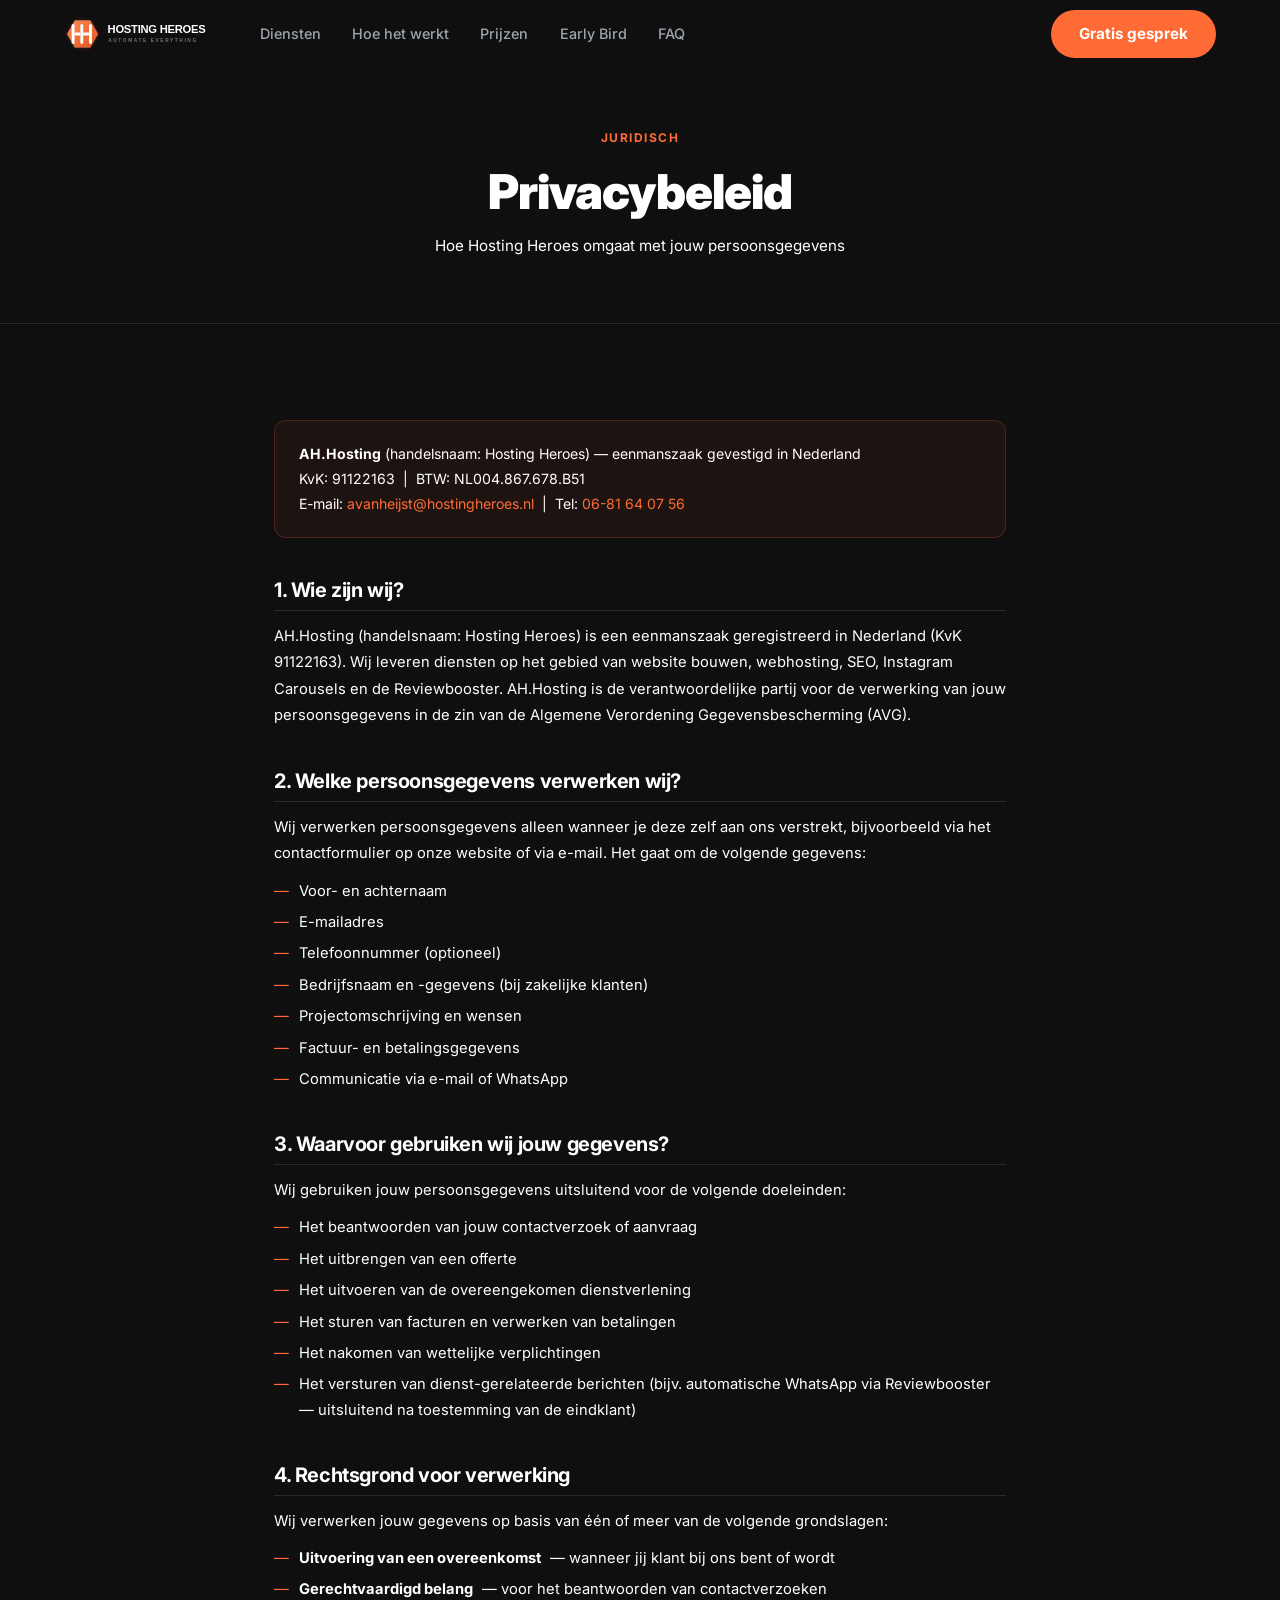
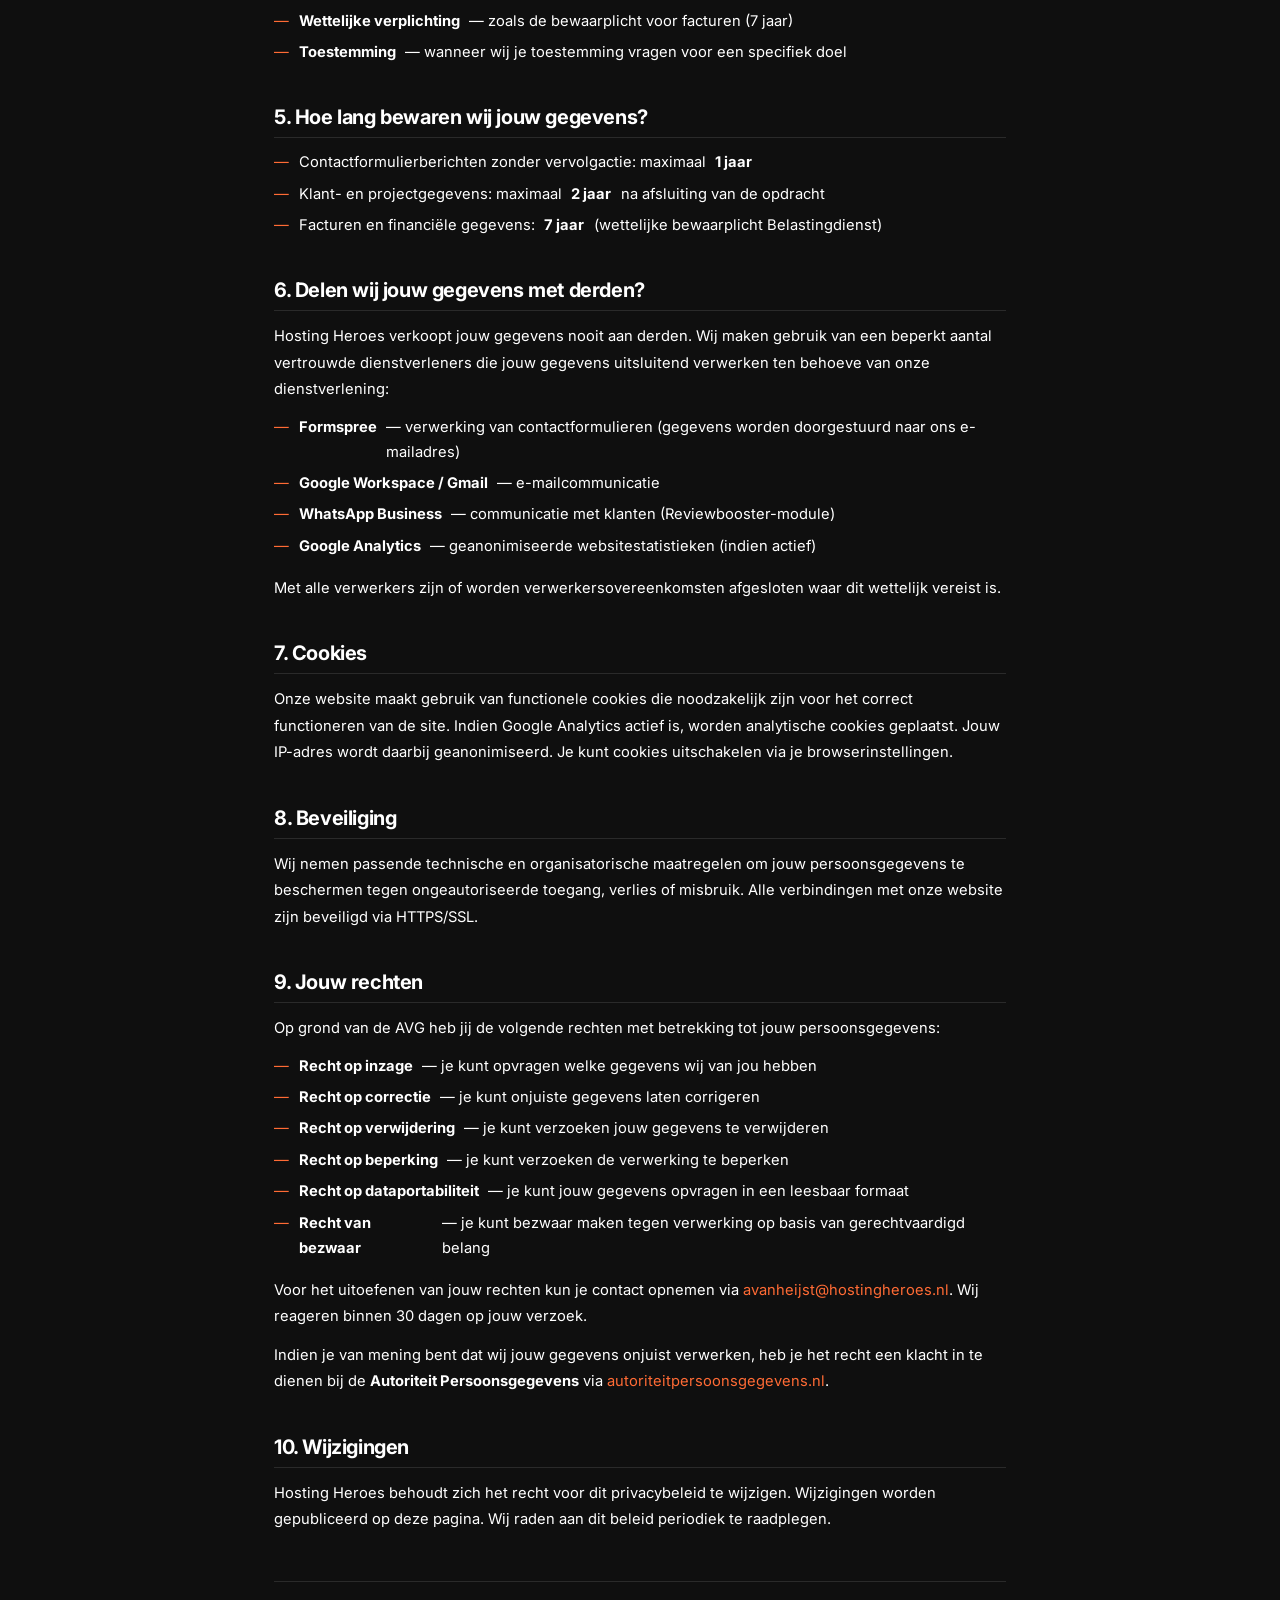
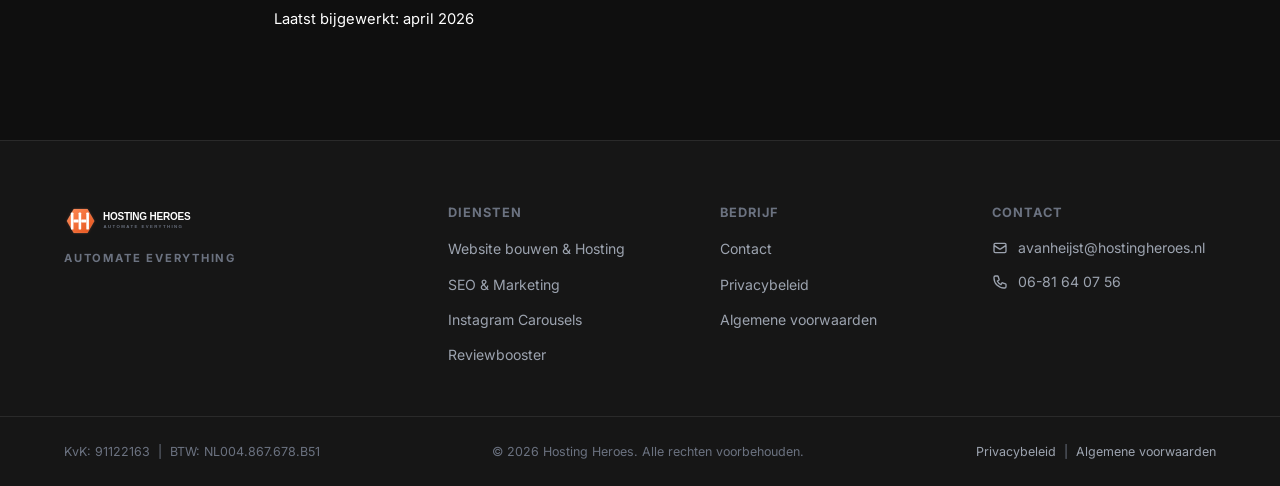
==== commit 77fcedd0: "Update legal pages: registered name AH.Hosting, trade name Hosting Heroes Co-Authored-By: Claude Son" ====
--- a/privacy.html
+++ b/privacy.html
@@ -92,6 +92,7 @@
     <div class="container navbar__inner">
       <a href="index.html" class="navbar__logo">
         <img src="assets/logo.svg" alt="Hosting Heroes" height="36">
+
       </a>
       <ul class="navbar__links" id="nav-links">
         <li><a href="index.html#diensten">Diensten</a></li>
@@ -120,13 +121,13 @@
   <div class="legal-body">
 
     <div class="legal-info-box">
-      <p><strong>Hosting Heroes</strong> — eenmanszaak gevestigd in Nederland<br>
+      <p><strong>AH.Hosting</strong> (handelsnaam: Hosting Heroes) — eenmanszaak gevestigd in Nederland<br>
       KvK: 91122163 &nbsp;|&nbsp; BTW: NL004.867.678.B51<br>
       E-mail: <a href="mailto:avanheijst@hostingheroes.nl">avanheijst@hostingheroes.nl</a> &nbsp;|&nbsp; Tel: <a href="tel:+31681640756">06-81 64 07 56</a></p>
     </div>
 
     <h2>1. Wie zijn wij?</h2>
-    <p>Hosting Heroes is een eenmanszaak geregistreerd in Nederland (KvK 91122163). Wij leveren diensten op het gebied van website bouwen, webhosting, SEO, Instagram Carousels en de Reviewbooster. Hosting Heroes is de verantwoordelijke partij voor de verwerking van jouw persoonsgegevens in de zin van de Algemene Verordening Gegevensbescherming (AVG).</p>
+    <p>AH.Hosting (handelsnaam: Hosting Heroes) is een eenmanszaak geregistreerd in Nederland (KvK 91122163). Wij leveren diensten op het gebied van website bouwen, webhosting, SEO, Instagram Carousels en de Reviewbooster. AH.Hosting is de verantwoordelijke partij voor de verwerking van jouw persoonsgegevens in de zin van de Algemene Verordening Gegevensbescherming (AVG).</p>
 
     <h2>2. Welke persoonsgegevens verwerken wij?</h2>
     <p>Wij verwerken persoonsgegevens alleen wanneer je deze zelf aan ons verstrekt, bijvoorbeeld via het contactformulier op onze website of via e-mail. Het gaat om de volgende gegevens:</p>
